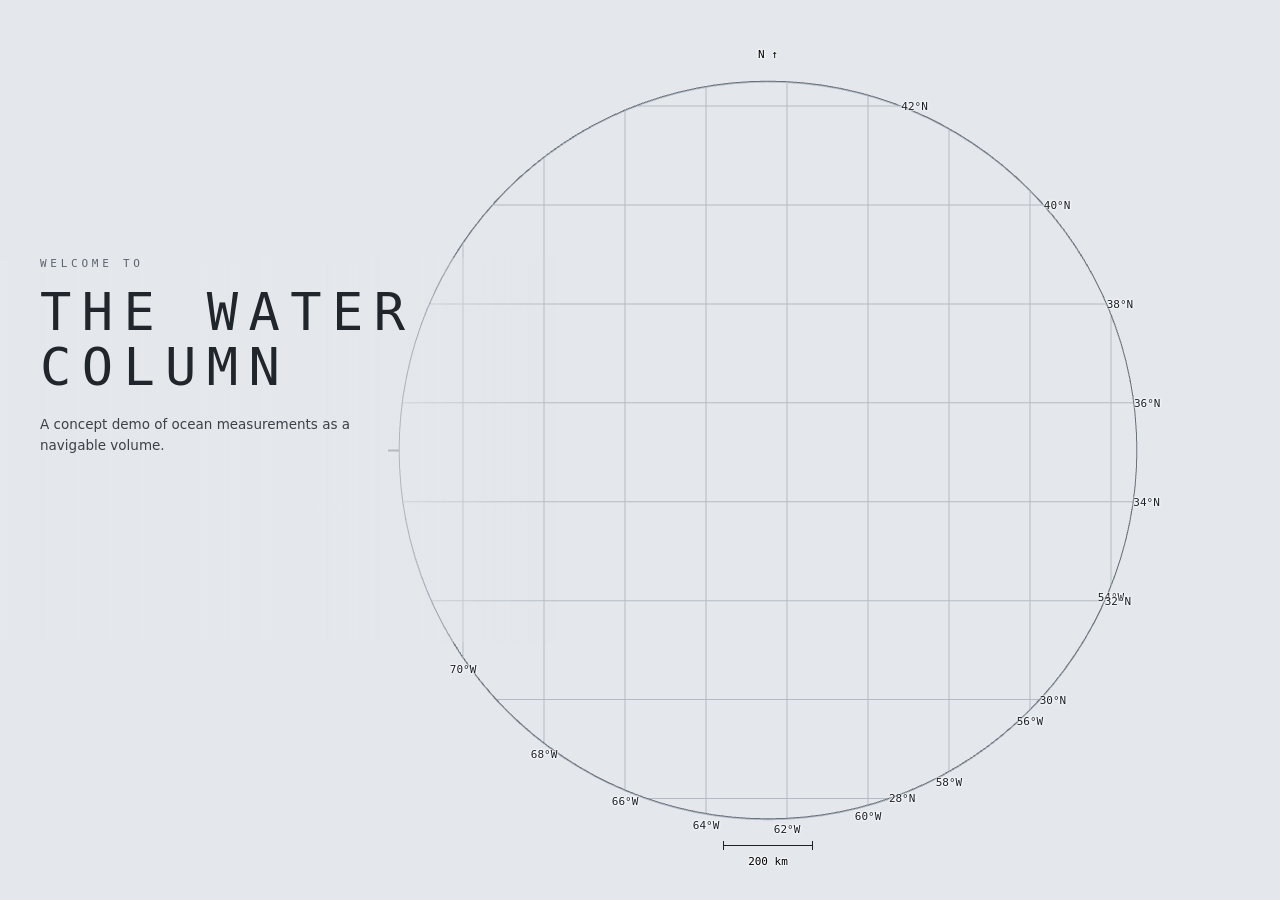
==== staging/index.html @ fb70548a "deploy: staging -> /staging (4cf9141bb0dec20a5e6b4e162cbba8d0c8002715) tomascorreag/OceanX_challenge" ====
<!doctype html>
<html lang="en">
<head>
<meta charset="utf-8">
<meta name="viewport" content="width=device-width, initial-scale=1, viewport-fit=cover">
<title>Water Column Walkthrough</title>
<link rel="stylesheet" href="style.css">
</head>
<body class="explain showcase">

<div id="scene"></div>

<!-- small-screen notice. Shown only when app.js has put `mobile` on <body>;
     the console is a large-screen, mouse-and-wheel instrument and saying so is
     better than letting a phone discover it. Dismissal is remembered for the
     tab, not forever: a reload after a rotation should not re-nag. -->
<div id="mobilenote">
  <div class="mn-body"><b>Better on a computer.</b> This is a 3D console built for a large screen, a mouse and a scroll wheel. On a phone the layout is folded down and it runs slower &mdash; what it draws is the same data, from the same code.</div>
  <button id="mn-close">Got it</button>
</div>

<!-- opening card: the page introduces itself the way a cast sheet does. Every
     value is read out of the loaded dataset, never typed in. -->
<div id="introcard">
  <div class="ic-eyebrow" id="ic-eyebrow">welcome to</div>
  <h2 class="ic-title" id="ic-title">the water<br>column</h2>
  <p class="ic-about" id="ic-about">A concept demo of ocean measurements as a navigable volume.</p>
  <div class="ic-rule" id="ic-rule"></div>
  <dl class="ic-log" id="ic-log"></dl>
  <div class="ic-foot">
    <button id="ic-go" class="btn-primary dark">Cast CTDs</button>
    <button id="ic-skip" class="btn-ghost dark">Skip intro</button>
  </div>
</div>
<!-- the first cast, named: a leader from its dot on the chart -->
<div id="callout"></div>
<div id="labels"></div>

<!-- the HUD is one grid over the scene; every panel is a direct child and is
     placed by grid-area, per mode and per breakpoint, in style.css. Nothing in
     here is position: fixed, so the reveal transform on a panel can never
     become the containing block of another. -->
<div id="hud">

<div id="title">
  <h1>Water column console</h1>
  <div class="sub">83 Argo profiles &middot; 39 floats &middot; NW Atlantic (Gulf Stream / Sargasso Sea) &middot; June 2023</div>
  <div class="modes" role="tablist">
    <button id="mode-explain" class="on">Explain</button><button id="mode-expert">Expert</button>
  </div>
  <!-- showcase only: the source line reads as a footnote to the title -->
  <div id="prov-short">
    Public data, no OceanX data used.
    Colour is temperature; how solid something is drawn is how much measurement stands behind it.
    <a href="https://erddap.ifremer.fr/erddap/tabledap/ArgoFloats.html" target="_blank" rel="noopener">Argo via Ifremer ERDDAP</a> &middot;
    <a href="https://www.gebco.net/" target="_blank" rel="noopener">GEBCO_2021</a> &middot;
    layer after <a href="https://doi.org/10.1029/2018JC014526" target="_blank" rel="noopener">Feucher et al. 2019</a>,
    mapped by <a href="https://currents.soest.hawaii.edu/ocn_data_analysis_files/Bretherton.1976.pdf" target="_blank" rel="noopener">objective analysis</a>.
  </div>
</div>

<canvas id="gizmo" title="click an axis to snap the view · centre = isometric"></canvas>

<div id="exag-badge">&times;<span id="exag-val"></span></div>
<div id="unc-badge"></div>

<!-- guided tour (explain mode) -->
<div class="panel" id="tour">
  <div class="steps" id="tour-steps"></div>
  <div class="sc-toggles" id="sc-toggles">
    <label id="row-casts"><input type="checkbox" id="sc-casts" checked> Profiles (measured)</label>
    <label id="row-thermo"><input type="checkbox" id="sc-thermo" checked> Main thermocline (mapped)</label>
    <label id="row-bathy"><input type="checkbox" id="sc-bathy"> Sea floor (GEBCO)</label>
  </div>
  <div id="tour-cap"></div>
</div>

<!-- the walkthrough is its own layer, not another instrument panel: inverted,
     so it reads as something over the tool rather than part of it -->
<div id="guide">
  <div class="g-head">
    <span class="g-num" id="g-num">01</span>
    <span class="g-rule"></span>
    <span id="ftue-dots"></span>
  </div>
  <div id="ftue-text"></div>
  <div class="g-foot" id="g-foot">
    <button id="ftue-back" class="btn-ghost">Back</button>
    <span class="g-gap"></span>
    <button id="ftue-skip" class="btn-ghost">Skip</button>
    <button id="ftue-next" class="btn-primary">Next</button>
  </div>
</div>

<!-- control rail -->
<div class="panel" id="rail">
  <h2>Colour by</h2>
  <div class="seg" id="var-seg">
    <button data-var="temp" class="on">Temp</button><button data-var="psal">Salinity</button><button data-var="sigma0">&sigma;&#8320;</button><button data-var="conf">Support</button>
  </div>

  <h2>Layers</h2>
  <div class="row"><label for="tg-casts">Profiles (measured)</label><input type="checkbox" id="tg-casts" checked></div>
  <div class="row"><label for="tg-slice">Depth slice (interpolated)</label><input type="checkbox" id="tg-slice" checked></div>
  <div class="row"><label for="tg-sect">Vertical section (interpolated)</label><input type="checkbox" id="tg-sect" checked></div>
  <div class="row"><label for="tg-iso" id="iso-lab">Isopycnal (interpolated)</label><input type="checkbox" id="tg-iso" checked></div>
  <div class="row sub-row"><label for="sl-iso">value</label>
    <input type="range" id="sl-iso" min="0" max="1000" value="500"><span class="val" id="v-iso"></span></div>
  <div class="row"><label for="tg-thermo">Pycnocline volume (measured + mapped)</label><input type="checkbox" id="tg-thermo"></div>
  <div class="row sub-row expert-only"><label for="sl-thermo">edge at fraction of peak N²</label>
    <input type="range" id="sl-thermo" min="25" max="80" value="50"><span class="val" id="v-thermo"></span></div>

  <h2>Slice &amp; section</h2>
  <div class="row"><label for="sl-depth">Slice depth</label>
    <input type="range" id="sl-depth" min="0" max="1000" value="150"><span class="val" id="v-depth"></span></div>
  <div class="row"><label>Section axis</label>
    <span class="seg small" id="sect-axis"><button data-ax="lon" class="on">N&ndash;S</button><button data-ax="lat">E&ndash;W</button></span></div>
  <div class="row"><label for="sl-sect">Section at</label>
    <input type="range" id="sl-sect" min="0" max="1000" value="500"><span class="val" id="v-sect"></span></div>
  <div class="row expert-only"><label for="tg-contours">Contour lines</label><input type="checkbox" id="tg-contours" checked></div>

  <h2>Support &amp; uncertainty</h2>
  <div class="row"><label for="sl-unc">Uncertainty</label>
    <input type="range" id="sl-unc" min="0" max="1000" value="1000"><span class="val" id="v-unc"></span></div>
  <div class="row expert-only"><label for="tg-stipple">Also stipple low-support field</label><input type="checkbox" id="tg-stipple"></div>
  <div class="row expert-only"><label for="sl-cut">Hide field below support</label>
    <input type="range" id="sl-cut" min="0" max="500" value="0"><span class="val" id="v-cut"></span></div>

  <h2>Scale</h2>
  <div class="row"><label for="sl-exag">Vertical exaggeration</label>
    <input type="range" id="sl-exag" min="0" max="1000" value="800"><span class="val" id="v-exag"></span></div>
  <div class="row"><button id="btn-true">show true scale</button></div>

  <h2 class="expert-only">Time</h2>
  <div class="row expert-only"><label for="sl-lt">L<sub>t</sub> scale</label>
    <input type="range" id="sl-lt" min="0" max="1000" value="500"><span class="val" id="v-lt"></span></div>
  <div class="row expert-only"><label for="sl-rad">Tube radius</label>
    <input type="range" id="sl-rad" min="20" max="150" value="55"><span class="val" id="v-rad"></span></div>
  <div class="row expert-only"><button id="btn-clear">clear pinned profiles</button></div>
</div>

<!-- 2D linked views. The plot boxes are sized in CSS (--plot-w / --plot-h);
     app.js reads the box and allocates the bitmap to match. -->
<div class="panel" id="insets">
  <div class="inset"><div class="cap">Temperature profile</div><canvas id="p-temp"></canvas></div>
  <div class="inset"><div class="cap">Salinity profile</div><canvas id="p-psal"></canvas></div>
  <div class="inset"><div class="cap">T&ndash;S diagram &middot; grey lines &sigma;&#8320;</div><canvas id="p-ts"></canvas></div>
  <div class="hint">hover a tube to trace it, click to pin (up to 3). Grey = all 83 profiles.</div>
</div>

<!-- timeline -->
<div class="panel" id="timeline">
  <div class="tl-head">
    <button id="btn-play">&#9654; play</button>
    <button id="btn-alltime">back to timeline</button>
    <span class="tl-ms expert-only" id="tl-ms">&ndash;</span>
    <span class="tl-now" id="tl-now"></span>
  </div>
  <canvas id="tl"></canvas>
  <div class="tl-note" id="tl-note"></div>
</div>

<div class="panel" id="legend">
  <div class="cap" id="lg-title"></div>
  <canvas id="lg-vsup" width="282" height="118"></canvas>
  <div class="note" id="lg-note"></div>
  <div class="keys">
    <span><i class="dot d"></i>delayed-mode cast (calibrated, &plusmn;0.002&thinsp;&deg;C)</span>
    <span><i class="dot r"></i>real-time cast (uncalibrated, nominal &plusmn;0.02&thinsp;&deg;C)</span>
  </div>
</div>

<!-- method note. Open on a large screen; on a small one it folds to its
     summary line and the legend and rail get the height (app.js sets `open`
     from a media query) -->
<details id="prov-box">
  <summary>method &amp; provenance</summary>
  <div id="provenance">
  Argo (Ifremer ERDDAP), ascending casts, QC flags 1&ndash;2, 5-dbar bins. Field between casts:
  anisotropic Gaussian kernel, L<sub>h</sub>&thinsp;=&thinsp;25&thinsp;km, L<sub>v</sub>&thinsp;=&thinsp;30&thinsp;dbar.
  &ldquo;Support&rdquo; = normalised kernel weight, a geometry-only proxy, not a formal error.
  Iso-surface and slices are cut from that same field, so all are limited by that kernel.
  The pycnocline volume is not: it is the permanent (main) pycnocline, located in each cast's own 5-dbar N&sup2;
  profile by the order of the stratification extrema after Feucher et al. (2016, 2019) &mdash; seasonal peak, mode-water
  minimum, then the deep peak below it &mdash; with its top and base where N&sup2; falls to the slider's fraction of that
  peak. The two depths are mapped between casts by objective analysis (Gauss-Markov), each on its own covariance
  cross-validated over the casts, and each sheet is shaded by that analysis's normalised error variance rather than by
  the kernel-weight proxy &mdash; scaled so that it reports the error the map is measured to make at a held-out cast
  (7.2&times; on the base, 3.3&times; on the top), which is why it fades out where the casts are not. Two casts have no such structure at all and are dropped rather than forced.
  Timeline on: casts also weighted exp(&minus;&Delta;t&sup2;/2L<sub>t</sub>&sup2;), two-sided (a completed record, so the
  estimate at an instant uses casts either side of it), L<sub>t</sub> fitted from these casts.
  The uncertainty-weight slider suppresses that encoding for comparison; below 1 the render overstates what was measured
  and says so in the badge. <span id="prov-unc"></span>
  </div>
</details>

<!-- mobile only: the panels that do not fit a phone's bottom edge are moved in
     here by app.js and slide up over the scene. Empty and display:none on a
     desktop, so it costs the normal layout nothing. -->
<button id="sheet-btn" aria-expanded="false">Controls</button>
<div id="sheet"></div>

</div><!-- #hud -->

<div id="focus"></div>
<div id="draghint">&#9664; drag &#9654;</div>
<div id="readout"></div>

<script src="bathy.js"></script>
<script src="data.js"></script>
<script type="importmap">
{
  "imports": {
    "three": "./vendor/three.module.min.js",
    "three/addons/controls/OrbitControls.js": "./vendor/OrbitControls.js"
  }
}
</script>
<script type="module" src="app.js"></script>

</body>
</html>
---- staging/style.css ----
/* Data-first theme, light. Paper-grey ground (not white) so the bright end of
   every sequential ramp and the VSUP neutral grey both stay visible; chrome is
   neutral, accent colours are reserved for pinned profiles so they never read
   as data. */

:root {
  --ground: #e4e7eb;
  --panel: rgba(255, 255, 255, 0.90);
  --panel-edge: #b9c0c8;
  --ink: #1c2128;
  --muted: #5b6470;
  --accent: #b45309;
  --pin1: #d97706;
  --pin2: #db2777;
  --pin3: #059669;
  --mono: "Cascadia Code", "Cascadia Mono", Consolas, ui-monospace, monospace;
  --sans: "Segoe UI", system-ui, sans-serif;
  --ink-panel: #171b21;
  --on-ink: #e9edf1;
  --on-ink-mute: #97a1ac;
  --accent-lift: #f0904a;

  /* ---- layout tokens ----
     1rem = 13px up to ~1700px wide, then it grows to 17px by 2700 so the
     chrome does not sit tiny in the corners of a 1440p/4K monitor at 100 %.
     Panel widths are in rem so they follow; borders, the scene labels and
     everything a canvas draws inside itself stay in px. */
  --gap: 0.77rem;                    /* 10 */
  --edge-x: 1.23rem;                 /* 16 */
  --edge-y: 1.08rem;                 /* 14 */
  --rail-w: 23.5rem;                 /* 306: 292 + room for the scrollbar */
  --tour-w: 23rem;                   /* 300 */
  --guide-w: 28.9rem;                /* 376 */
  --plot-w: 14.6rem;                 /* 190 */
  --plot-h: 15.4rem;                 /* 200 */
  --plot-gap: 0.77rem;
  /* the left column is as wide as the three plots side by side */
  --left-w: calc(3 * var(--plot-w) + 2 * var(--plot-gap) + 1.54rem);
}

* { margin: 0; padding: 0; box-sizing: border-box; }

/* the root size is the only place px meets rem; body re-states 1rem so a
   later `html, body` rule cannot quietly reset it to the UA's 16px */
html { font-size: clamp(13px, 0.4vw + 6.2px, 17px); }
html, body {
  height: 100%; overflow: hidden;
  background: var(--ground); color: var(--ink);
  font-family: var(--sans);
}
body { font-size: 1rem; }

#scene { position: fixed; inset: 0; }
#scene canvas { display: block; }

/* projected 3D labels */
#labels { position: fixed; inset: 0; pointer-events: none; z-index: 1; }
#labels .lb {
  position: absolute; transform: translate(-50%, -50%);
  font-family: var(--mono); font-size: 11px; color: var(--ink);
  text-shadow: 0 0 3px #fff, 0 0 3px #fff, 0 0 2px #fff; white-space: nowrap;
}
#labels .lb.axis { color: #000; }
#labels .lb.iso { font-size: 11px; padding: 1px 4px; border-radius: 3px; background: rgba(255,255,255,.7); text-shadow: none; }
#labels .lb.pin { font-weight: 700; }

/* ---------- the HUD grid ----------
   One fixed overlay, one grid. The container is inert to the pointer so the
   scene underneath gets every drag that is not on a panel; panels opt back
   in. Rows: header | the free middle | the bottom band. The rail and the
   tour sit in the middle row and scroll inside it, so what used to be
   `max-height: calc(100vh - 392px)` is now the row the grid leaves them. */
#hud {
  position: fixed; inset: 0; z-index: 2; pointer-events: none;
  display: grid; gap: var(--gap);
  padding: var(--edge-y) var(--edge-x) var(--edge-y);
  grid-template-columns: var(--left-w) minmax(0, 1fr) var(--rail-w);
  grid-template-rows: auto minmax(0, 1fr) auto auto;
  grid-template-areas:
    "title  top    rail"
    "tour   .      rail"
    "insets tl     legend"
    "insets tl     prov";
}
#hud > * { min-width: 0; min-height: 0; pointer-events: auto; }
.panel {
  background: var(--panel); border: 1px solid var(--panel-edge);
  border-radius: 6px; padding: 10px 12px;
}

#title { grid-area: title; max-width: 100%; align-self: start; }
#title h1 { font-size: 1.154rem; font-weight: 600; }
#title .sub { font-size: .846rem; color: var(--muted); margin-top: 2px; }
.modes { margin-top: 8px; display: inline-flex; border: 1px solid var(--panel-edge); border-radius: 4px; overflow: hidden; }
.modes button, .seg button {
  font-family: var(--sans); font-size: .923rem; padding: 4px 12px; cursor: pointer;
  background: var(--panel); color: var(--muted); border: 0;
}
.modes button.on, .seg button.on { background: var(--ink); color: #fff; }
.seg { display: inline-flex; border: 1px solid var(--panel-edge); border-radius: 4px; overflow: hidden; }
.seg button { padding: 3px 9px; }
.seg.small button { padding: 1px 7px; font-size: .846rem; }
.seg button + button { border-left: 1px solid var(--panel-edge); }

#gizmo { grid-area: top; justify-self: end; align-self: start; border-radius: 50%; }

/* the badges are centred on the viewport, not on a column: they annotate the
   scene, which is full-width */
#exag-badge, #unc-badge {
  position: absolute; left: 50%; translate: -50% 0; pointer-events: none;
  font-family: var(--mono); font-size: .923rem; padding: 3px 9px; border-radius: 4px;
}
#exag-badge { top: var(--edge-y); color: var(--accent); background: rgba(255,255,255,.75); }
#unc-badge {
  top: calc(var(--edge-y) + 2rem); display: none;
  color: #8a1c1c; background: rgba(255,255,255,.82); border: 1px solid #d8b4b4;
}
body.unc-off #unc-badge { display: block; }

/* tour */
#tour { grid-area: tour; width: var(--tour-w); align-self: start; max-height: 100%; overflow-y: auto; overflow-x: hidden; }
body.expert #tour { display: none; }
#tour .steps { display: flex; flex-wrap: wrap; gap: 4px; margin-bottom: 8px; }
#tour .steps button {
  font-family: var(--sans); font-size: .923rem; padding: 3px 9px; cursor: pointer;
  background: none; color: var(--ink); border: 1px solid var(--panel-edge); border-radius: 12px;
}
#tour .steps button.on { background: var(--ink); color: #fff; border-color: var(--ink); }
#tour-cap { font-size: .962rem; line-height: 1.5; color: var(--ink); }
#tour-cap b { color: var(--accent); font-weight: 600; }
#tour-cap .n { color: var(--muted); font-size: .846rem; margin-top: 6px; display: block; }

/* rail */
#rail {
  grid-area: rail; align-self: start; max-height: 100%;
  font-size: .923rem; overflow-y: auto; overflow-x: hidden;
}
#rail h2 {
  font-size: .769rem; font-weight: 600; letter-spacing: 0.12em; text-transform: uppercase;
  color: var(--muted); margin: 12px 0 5px;
}
#rail h2:first-child { margin-top: 0; }
body.explain .expert-only { display: none !important; }
.row { display: flex; align-items: center; gap: 8px; margin: 4px 0; }
.row label { flex: 1; }
.row .val { color: var(--accent); min-width: 4.5rem; text-align: right; font-family: var(--mono); font-size: .846rem; }
.sub-row { margin-left: 14px; }
.sub-row label { color: var(--muted); font-size: .885rem; white-space: nowrap; }
input[type="range"] { flex: 1.5; accent-color: var(--accent); height: 16px; min-width: 0; }
input[type="checkbox"] { accent-color: var(--accent); }
button#btn-true, button#btn-clear {
  font-family: var(--sans); font-size: .923rem; background: none; color: var(--accent);
  border: 1px solid var(--accent); border-radius: 4px; padding: 3px 10px; cursor: pointer;
}
:focus-visible { outline: 2px solid var(--accent); outline-offset: 1px; }

/* insets: three plot boxes sized by --plot-w/--plot-h; app.js allocates each
   bitmap to the box it finds */
#insets {
  grid-area: insets; align-self: end; justify-self: start;
  display: grid; grid-template-columns: repeat(3, var(--plot-w)); gap: 6px var(--plot-gap);
  align-items: end; padding: 8px 10px 6px;
}
#insets .inset .cap { font-size: .808rem; color: var(--muted); margin-bottom: 3px; white-space: nowrap; overflow: hidden; text-overflow: ellipsis; }
#insets canvas { display: block; width: var(--plot-w); height: var(--plot-h); }
#insets .hint { grid-column: 1 / -1; font-size: .808rem; color: var(--muted); }

/* legend */
#legend { grid-area: legend; align-self: end; padding: 8px 12px 8px; }
#legend .cap { font-size: .923rem; margin-bottom: 4px; }
#legend canvas { display: block; width: 100%; }
#legend .note { font-size: .808rem; color: var(--muted); margin-top: 4px; line-height: 1.4; }
#legend .keys { display: flex; flex-direction: column; gap: 2px; font-size: .808rem; color: var(--muted); margin-top: 5px; }
#legend .dot { display: inline-block; width: 8px; height: 8px; border-radius: 50%; margin-right: 6px; vertical-align: 0; }
#legend .dot.d { background: #1c2128; }
#legend .dot.r { border: 2px solid #1c2128; width: 9px; height: 9px; }

/* timeline: whatever the bottom band leaves between the plots and the legend */
#timeline { grid-area: tl; align-self: end; padding: 7px 10px 6px; }
#timeline canvas { display: block; width: 100%; }
.tl-head { display: flex; align-items: center; gap: 8px; margin-bottom: 2px; flex-wrap: wrap; }
.tl-head button {
  font-family: var(--sans); font-size: .923rem; background: none; color: var(--accent);
  border: 1px solid var(--accent); border-radius: 4px; padding: 2px 9px; cursor: pointer;
}
.tl-head button:disabled { color: var(--muted); border-color: var(--panel-edge); cursor: default; }
.tl-now { font-family: var(--mono); font-size: .885rem; color: var(--ink); margin-left: auto; }
.tl-ms { font-family: var(--mono); font-size: .808rem; color: var(--muted); }
.tl-note { font-size: .808rem; color: var(--muted); line-height: 1.45; margin-top: 3px; }
.tl-note b { color: var(--accent); font-weight: 600; }
#tl { cursor: ew-resize; touch-action: none; }

/* readout */
#readout {
  display: none; position: fixed; z-index: 3;
  background: var(--panel); border: 1px solid var(--panel-edge); border-radius: 4px;
  padding: 6px 9px; font-family: var(--mono); font-size: .846rem; line-height: 1.5;
  pointer-events: none; white-space: pre;
}
#readout .k { color: var(--muted); }

/* method note: a <details>, open on a big screen, folded on a small one */
#prov-box { grid-area: prov; align-self: end; font-size: .731rem; color: var(--muted); line-height: 1.4; }
#prov-box summary { cursor: pointer; list-style: none; letter-spacing: .1em; text-transform: uppercase; font-size: .692rem; }
#prov-box summary::-webkit-details-marker { display: none; }
#prov-box summary::before { content: '+ '; }
#prov-box[open] summary::before { content: '\2212 '; }
#prov-box[open] summary { margin-bottom: 3px; }


/* ?ui=none / ?ui=min — strip the console down for still capture (proposal
   figures). min keeps the legend and the exaggeration badge. */
body.figure #tour, body.figure #rail, body.figure #insets, body.figure #timeline,
body.figure #title, body.figure #prov-box, body.figure #readout,
body.figure #gizmo { display: none !important; }
body.figure.nolegend #legend { display: none !important; }
/* the 3D tag on the pycnocline / iso-surface: it names the object, which a
   figure caption does instead. Depth and graticule labels stay. */
body.figure .lb.iso { display: none !important; }
/* ?grid=off — no reference frame at all: the projected labels go with the
   graticule/axis lines that anchor them */
body.nogrid #labels { display: none !important; }


/* ---------- showcase build ----------
   Everything that makes this an instrument rather than a demonstration is
   removed: the control rail, the axis gizmo, the mode switch, the method
   note. Navigation is rotate, zoom and the playhead. The left column is the
   guide over the toggles over the colour legend over the plots, so the
   layers, what their colour means and what a click on one gives are read in
   one column; the timeline has the rest of the bottom edge. */
#prov-short, .sc-toggles { display: none; }
body.showcase #rail,
body.showcase #gizmo,
body.showcase #prov-box,
body.showcase #legend .keys,
body.showcase #title .modes { display: none !important; }
body.showcase #hud {
  grid-template-rows: auto minmax(0, 1fr) auto auto auto;
  grid-template-areas:
    "title  top    top"
    "guide  .      ."
    "tour   .      ."
    "legend .      ."
    "insets tl     tl";
}
body.showcase #title { width: var(--guide-w); }
body.showcase #prov-short { display: block; font-size: .808rem; color: var(--muted); line-height: 1.45;
  margin-top: 6px; }
body.showcase #prov-short a { color: var(--muted); }
body.showcase #tour { width: var(--tour-w); max-height: none; overflow: visible; align-self: end; }
body.showcase #tour-cap { font-size: 1.038rem; line-height: 1.6; }
body.showcase #tour-steps, body.showcase #tour-cap { display: none; }
body.showcase #legend { width: var(--tour-w); }

/* ---------- the guide ----------
   Inverted on purpose: this is a layer over the instrument, not another one of
   its panels, and the inversion is what says so without a label. */
#guide { display: none; }
body.showcase #guide {
  display: block; grid-area: guide; width: var(--guide-w); align-self: start;
  max-height: 100%; overflow-y: auto;
  background: var(--ink-panel); color: var(--on-ink);
  border-radius: 10px; padding: 15px 18px 14px;
  box-shadow: 0 12px 34px rgba(23, 27, 33, .20), inset 0 1px 0 rgba(255, 255, 255, .06);
}
.g-head { display: flex; align-items: center; gap: 12px; margin-bottom: 12px; }
.g-num { font-family: var(--mono); font-size: .846rem; letter-spacing: .22em; color: var(--accent-lift); }
.g-rule { flex: 1; height: 1px; background: rgba(255, 255, 255, .15); }
#ftue-text { font-size: 1.115rem; line-height: 1.62; color: var(--on-ink); }
#ftue-text b { color: var(--accent-lift); font-weight: 600; }
#ftue-text kbd {
  font-family: var(--mono); font-size: .846rem; padding: 1px 6px; border-radius: 4px;
  background: rgba(255, 255, 255, .10); border: 1px solid rgba(255, 255, 255, .16);
  color: var(--on-ink); white-space: nowrap;
}
.g-foot { display: flex; align-items: center; gap: 8px; margin-top: 16px; }
.g-gap { flex: 1; }
#ftue-dots { display: flex; gap: 5px; }
#ftue-dots i { width: 5px; height: 5px; border-radius: 50%; background: rgba(255,255,255,.22); display: block; }
#ftue-dots i.on { background: var(--on-ink); }
#ftue-dots i.past { background: var(--accent-lift); }

/* ---------- buttons ---------- */
.btn-primary {
  font-family: var(--sans); font-size: .962rem; font-weight: 600; letter-spacing: .01em;
  padding: 7px 17px; border: 0; border-radius: 6px; cursor: pointer;
  background: var(--on-ink); color: var(--ink-panel);
  transition: background .18s ease, transform .18s ease;
}
.btn-primary:hover { background: #fff; transform: translateY(-1px); }
.btn-primary:active { transform: none; }
.btn-ghost {
  font-family: var(--sans); font-size: .962rem; padding: 7px 13px; border-radius: 6px;
  border: 1px solid transparent; background: none; color: var(--on-ink-mute); cursor: pointer;
  transition: color .18s ease, border-color .18s ease;
}
.btn-ghost:hover { color: var(--on-ink); border-color: rgba(255, 255, 255, .22); }
.btn-ghost.dark { color: var(--muted); }
.btn-ghost.dark:hover { color: var(--ink); border-color: var(--panel-edge); }
:focus-visible { outline: 2px solid var(--accent); outline-offset: 2px; }

/* ---------- focus ring ----------
   Says where to look. Tracks a DOM control, or a cast projected from the scene. */
#focus {
  position: fixed; z-index: 6; pointer-events: none; border-radius: 9px;
  border: 1.5px solid var(--accent); box-shadow: 0 0 0 4px rgba(180, 83, 9, .12);
  opacity: 0; transition: opacity .35s ease;
}
#focus.on { opacity: 1; }
#focus::after {
  content: ''; position: absolute; inset: -7px; border-radius: 14px;
  border: 1.5px solid var(--accent); animation: focuspulse 1.9s ease-out infinite;
}
@keyframes focuspulse {
  0% { transform: scale(.94); opacity: .55; }
  75% { transform: scale(1.09); opacity: 0; }
  100% { opacity: 0; }
}
/* the playhead step: a nudge above the marker, swaying the way the drag goes,
   and the marker's own glyph inline in the guide text so the word and the
   thing are tied */
#draghint {
  position: fixed; z-index: 6; pointer-events: none; opacity: 0; transition: opacity .35s ease;
  font-family: var(--mono); font-size: 10px; letter-spacing: .14em; text-transform: uppercase;
  color: var(--accent); background: rgba(255, 255, 255, .92); border: 1px solid var(--accent);
  border-radius: 4px; padding: 2px 7px; white-space: nowrap; translate: -50% 0;
}
#draghint.on { opacity: 1; animation: dragsway 1.6s ease-in-out infinite; }
@keyframes dragsway { 0%, 100% { transform: translateX(-7px); } 50% { transform: translateX(7px); } }
.ph-glyph { display: inline-block; position: relative; width: 11px; height: 15px; vertical-align: -3px; margin: 0 2px; }
.ph-glyph::before { content: ''; position: absolute; left: 0; top: 0; border-left: 5.5px solid transparent;
  border-right: 5.5px solid transparent; border-top: 6px solid var(--accent-lift); }
.ph-glyph::after { content: ''; position: absolute; left: 4.75px; top: 5px; width: 1.5px; height: 10px; background: var(--accent-lift); }
body.showcase #btn-alltime { display: none; }
body.showcase .sc-toggles { display: flex; flex-direction: column; margin-bottom: 6px; }
.sc-toggles label { display: flex; align-items: center; gap: 7px; font-size: .962rem;
  color: var(--ink); cursor: pointer; margin-bottom: 5px; }
/* a hidden toggle takes no room: fading one in place would leave a gap where a
   row the viewer has not earned yet is going to appear */
.sc-toggles label.rv { max-height: 0; margin-bottom: 0; overflow: hidden;
  transition: opacity .5s ease, max-height .5s ease, margin-bottom .5s ease; }
.sc-toggles label.rv.in { max-height: 2.2em; margin-bottom: 5px; transform: none; }
#tour-cap hr { border: 0; border-top: 1px solid #d8dce2; margin: 11px 0; }
#tour-cap a { color: var(--accent); }
#tour-cap details { margin-top: 8px; }
#tour-cap summary { cursor: pointer; color: var(--muted); font-size: .846rem; }
#tour-cap details[open] summary { margin-bottom: 4px; }
#tour-cap details { color: var(--muted); font-size: .846rem; line-height: 1.5; }


/* ---------- opening card ----------
   Left column, no panel chrome: type sits on the field over a scrim of the
   ground colour, and hands off to #title and #tour, which live in the same
   column. The face is the mono one the instrument already speaks in -- a plot
   header, not a hero. */
#introcard { display: none; }
body.showcase #introcard {
  display: block; position: fixed; z-index: 4;
  left: 0; top: 50%; translate: 0 -50%;
  padding: 0 64px 0 40px; width: min(560px, 62vw);
  font-family: var(--mono);
  background: linear-gradient(90deg,
    rgba(228,231,235,.97) 0%, rgba(228,231,235,.93) 55%, rgba(228,231,235,0) 100%);
}
/* every line of the card is driven per frame by the opening's clock (app.js
   introTick), not by CSS transitions: the state at an instant is computed,
   so a skip or a still lands on the right frame. .out only takes it out of
   the hit-test once it has faded. */
body.showcase #introcard.out { visibility: hidden; pointer-events: none; }
.ic-eyebrow {
  font-size: 11px; letter-spacing: .34em; text-transform: uppercase;
  color: var(--muted); margin-bottom: 14px;
}
.ic-title {
  font-size: clamp(30px, 4.4vw, 52px); font-weight: 400; line-height: 1.06;
  letter-spacing: .2em; text-transform: uppercase; color: var(--ink);
}
.ic-rule { height: 1px; background: var(--ink); opacity: .55; margin: 26px 0 16px; width: 78%;
  transform-origin: 0 50%; }
.ic-log { display: grid; grid-template-columns: max-content 1fr; gap: 5px 20px; font-size: 11.5px; }
.ic-log dt { color: var(--muted); letter-spacing: .16em; text-transform: uppercase; }
.ic-log dd { color: var(--ink); }
.ic-about { font-family: var(--sans); font-size: 13.5px; line-height: 1.55; color: var(--ink);
  max-width: 360px; margin-top: 18px; }
.ic-foot { display: flex; align-items: center; gap: 18px; margin-top: 26px; }
.btn-primary.dark { background: var(--ink); color: #fff; }
.btn-primary.dark:hover { background: #000; }
#ic-skip {
  background: none; border: 0; border-bottom: 1px solid var(--muted);
  padding: 0 0 2px; border-radius: 0; font-family: var(--mono); font-size: 10.5px;
  letter-spacing: .24em; text-transform: uppercase; color: var(--muted); cursor: pointer;
}
#ic-skip:hover { color: var(--ink); border-bottom-color: var(--ink); }

/* ---------- callout ----------
   Names the first cast on the chart. Anchored on the dot; the leader runs
   up-right to the text. */
#callout { display: none; }
body.showcase #callout {
  display: block; position: fixed; z-index: 4; pointer-events: none;
  width: 0; height: 0; opacity: 0; font-family: var(--mono);
}
.co-lead { position: absolute; left: 7px; top: -7px; width: 66px; height: 1px;
  background: var(--ink); transform: rotate(-35deg); transform-origin: 0 50%; }
.co-text { position: absolute; left: 62px; top: -62px; white-space: nowrap;
  display: flex; flex-direction: column; gap: 3px; padding: 0 0 2px 8px;
  border-left: 1px solid var(--ink); }
.co-k { font-size: 10.5px; letter-spacing: .22em; text-transform: uppercase; color: var(--ink); }
.co-v { font-size: 11px; color: var(--muted); }

/* ---------- staged reveal ----------
   Nothing appears before the step that asks for it. */
.rv { opacity: 0; transform: translateY(7px); pointer-events: none;
      transition: opacity .6s ease, transform .6s ease; }
.rv.in { opacity: 1; transform: none; pointer-events: auto; }


/* ---------- breakpoints ----------
   The full layout needs ~1440 px across and ~860 up. Below that the plots
   shrink first (they are the widest thing on the left), then the method
   note folds (app.js), then the legend leaves the showcase's left column so
   the guide keeps its height, then the timeline takes the whole bottom edge.
   Nothing is meant to be comfortable below 1280x720; it is meant to not
   overlap. */

/* narrow: smaller plots, so the timeline keeps ~430 px at 1280; the badges
   leave the viewport centre, where they would meet the title, for the left
   edge of the centre column */
@media (max-width: 1439px) {
  :root { --plot-w: 11.5rem; --plot-h: 12.3rem; }
  #exag-badge, #unc-badge { left: calc(var(--edge-x) + var(--left-w) + var(--gap)); translate: 0 0; }
}

/* short: the showcase legend moves to the bottom right so the guide, the
   toggles and the plots have the left column to themselves */
@media (max-height: 859px) {
  body.showcase #hud {
    grid-template-rows: auto minmax(0, 1fr) auto auto;
    grid-template-areas:
      "title  top    top"
      "guide  .      ."
      "tour   .      ."
      "insets tl     legend";
  }
  body.showcase #legend { justify-self: end; }
  #legend .keys { display: none; }
}
@media (max-height: 699px) {
  :root { --plot-h: 11.5rem; }
  #insets .hint { display: none; }
}

/* degrade band: below the 1280 target. Smaller still; the console timeline
   goes under the plots across the whole width; the showcase drops the legend. */
@media (max-width: 1199px) {
  :root { --plot-w: 9.2rem; --plot-h: 10.8rem; --rail-w: 21rem; }
  #hud {
    grid-template-rows: auto minmax(0, 1fr) auto auto auto;
    grid-template-areas:
      "title  top    rail"
      "tour   .      rail"
      "insets .      rail"
      "tl     tl     legend"
      "tl     tl     prov";
  }
  #title .sub { display: none; }
  #legend .keys { display: none; }
  #gizmo { display: none; }   /* the centre column is ~280 px: badge or gizmo, not both */
  body.showcase #hud {
    grid-template-rows: auto minmax(0, 1fr) auto auto;
    grid-template-areas:
      "title  top    top"
      "guide  .      ."
      "tour   .      ."
      "insets tl     tl";
  }
  body:not(.mobile).showcase #legend { display: none !important; }
}


/* ---------- phone / small screen ----------
   app.js puts `mobile` on <body> from one media query (and ?mobile=0|1
   overrides it), so every rule here keys on the class rather than on a width:
   the JS side needs the same boolean for the input model and the notice, and
   two definitions of "small" that could drift is one too many.

   The shape is: a compact header, the scene taking whatever is left, the
   timeline pinned to the bottom edge, and everything else — the rail, the
   plots, the legend, the method note — moved into a sheet that slides up over
   the scene. A phone has one column and one thing in focus at a time; the
   three-column instrument layout is not that. */

#mobilenote, #sheet, #sheet-btn { display: none; }

body.mobile {
  --edge-x: 0.62rem; --edge-y: 0.54rem; --gap: 0.46rem;
  --plot-w: 7.4rem; --plot-h: 9.2rem; --plot-gap: 0.4rem;
}

/* the notice sits above the HUD and above the opening card, and the HUD's top
   padding is grown by its measured height (--note-h, set in app.js) so it
   pushes the header down instead of covering it */
body.mobile #mobilenote {
  display: flex; align-items: center; gap: 10px;
  position: fixed; z-index: 9; left: 0; right: 0; top: 0;
  padding: 9px 12px calc(9px + env(safe-area-inset-bottom, 0px));
  background: var(--ink-panel); color: var(--on-ink);
  box-shadow: 0 4px 18px rgba(23, 27, 33, .22);
}
body.mobile.mn-off #mobilenote { display: none; }
.mn-body { flex: 1; font-size: 12px; line-height: 1.45; color: var(--on-ink-mute); }
.mn-body b { color: var(--on-ink); font-weight: 600; }
#mn-close {
  flex: none; font-family: var(--sans); font-size: 12px; font-weight: 600;
  padding: 6px 12px; border: 0; border-radius: 6px; cursor: pointer;
  background: var(--on-ink); color: var(--ink-panel);
}

body.mobile #hud {
  padding: calc(var(--edge-y) + var(--note-h, 0px)) var(--edge-x)
           calc(var(--edge-y) + env(safe-area-inset-bottom, 0px));
  grid-template-columns: minmax(0, 1fr) auto;
  grid-template-rows: auto auto minmax(0, 1fr) auto;
  grid-template-areas:
    "title top  "
    "badge badge"
    ".     .    "
    "tl    tl   ";
}
/* showcase: the walkthrough card and the layer toggles are the content, so
   they keep the bottom of the scene and the timeline sits under them */
body.mobile.showcase #hud {
  grid-template-rows: auto auto minmax(0, 1fr) auto auto auto;
  grid-template-areas:
    "title top  "
    "badge badge"
    ".     .    "
    "guide guide"
    "tour  tour "
    "tl    tl   ";
}
body.mobile #gizmo, body.mobile #prov-short { display: none !important; }
body.mobile #title { width: auto; }
body.mobile #title h1 { font-size: 1.08rem; }
body.mobile #title .sub { display: none; }
/* the exaggeration badge is the one thing here that is said twice: the rail
   prints the factor beside its own slider and the walkthrough names it in
   words. A phone has no room for a caption it already has. */
body.mobile #exag-badge { display: none !important; }
/* the uncertainty warning is not redundant, and it is long, so it stops being
   an overlay and becomes a strip of its own under the header */
body.mobile #unc-badge {
  position: static; grid-area: badge; justify-self: stretch;
  left: auto; top: auto; translate: none;
  font-size: .78rem; line-height: 1.35; white-space: normal; text-align: right;
}

body.mobile #guide {
  grid-area: guide; width: auto; align-self: end;
  max-height: 42vh; overflow-y: auto; padding: 12px 14px 11px;
}
body.mobile #ftue-text { font-size: .96rem; line-height: 1.5; }
body.mobile #tour {
  grid-area: tour; width: auto; align-self: end; max-height: none; overflow: visible;
}
/* the toggles go across rather than down: three short labels fit one line and
   the guide above them needs the height more */
body.mobile.showcase .sc-toggles { flex-direction: row; flex-wrap: wrap; gap: 4px 14px; margin-bottom: 0; }
body.mobile .sc-toggles label { font-size: .88rem; margin-bottom: 0; }
body.mobile .sc-toggles label.rv.in { max-height: 2.2em; margin-bottom: 0; }
body.mobile #timeline { padding: 5px 8px 4px; }
body.mobile .tl-note { display: none; }
body.mobile #readout { font-size: .8rem; max-width: 74vw; white-space: pre-wrap; }

/* ---------- the sheet ----------
   One scrolling column holding the panels app.js moved into it. It overlays
   the whole grid column and rests on the bottom edge, so the timeline stays
   where it is and the sheet covers it while open — which is what says the
   sheet is the thing being used. */
body.mobile #sheet {
  display: flex; flex-direction: column; gap: var(--gap);
  grid-row: 1 / -1; grid-column: 1 / -1; align-self: end; z-index: 4;
  max-height: 76vh; overflow-y: auto; overscroll-behavior: contain;
  -webkit-overflow-scrolling: touch;
  /* its own ground, so the gaps between panels read as one surface over the
     scene rather than as holes onto it */
  background: var(--ground); border-top: 1px solid var(--panel-edge);
  border-radius: 10px 10px 0 0; box-shadow: 0 -8px 26px rgba(23, 27, 33, .18);
  padding: 9px 9px calc(9px + env(safe-area-inset-bottom, 0px));
  transform: translateY(calc(100% + var(--edge-y) + 4rem));
  transition: transform .26s ease;
}
body.mobile.sheet-open #sheet { transform: none; }
/* inside the sheet a panel is a block in a column: its grid placement, its own
   scrolling and its fixed widths all belong to the desktop layout */
body.mobile #sheet > * {
  grid-area: auto; width: auto; max-height: none; overflow: visible;
  align-self: stretch; justify-self: stretch;
}
/* the three plots keep their row and scroll sideways rather than shrinking to
   nothing: a profile plot 60 px wide is not a plot */
body.mobile #sheet #insets { overflow-x: auto; overscroll-behavior-x: contain; }
body.mobile #sheet #prov-box { padding: 0 2px 4px; }

body.mobile #sheet-btn {
  display: block; grid-area: top; justify-self: end; align-self: start;
  font-family: var(--sans); font-size: .88rem; font-weight: 600;
  padding: 6px 13px; border-radius: 6px; cursor: pointer;
  background: var(--panel); color: var(--ink); border: 1px solid var(--panel-edge);
}
body.mobile.sheet-open #sheet-btn { background: var(--ink); color: #fff; border-color: var(--ink); z-index: 5; }
/* a phone has no hover, so nothing may depend on one: touch targets get the
   room that a cursor's precision would otherwise have saved */
body.mobile .row { margin: 7px 0; }
body.mobile input[type="range"] { height: 26px; }
body.mobile input[type="checkbox"] { width: 18px; height: 18px; }
body.mobile .modes button, body.mobile .seg button { padding: 6px 13px; }
body.mobile .tl-head button, body.mobile button#btn-true, body.mobile button#btn-clear { padding: 5px 11px; }
body.mobile #tour .steps button { padding: 5px 11px; }

/* Landscape on a phone is short, not narrow: ~280 px of height under the
   notice cannot stack a walkthrough card, the toggles and the timeline. The
   card goes back into a left column — the shape the desktop showcase already
   uses — at the mobile scale, and it sits in the free row rather than in one
   of its own, so it is bounded by whatever the fixed bands leave instead of
   pushing them off the bottom. */
@media (min-aspect-ratio: 1 / 1) and (max-height: 560px) {
  body.mobile #mobilenote { padding: 6px 10px; }
  body.mobile .mn-body { font-size: 11px; line-height: 1.35; }
  body.mobile #mn-close { font-size: 11px; padding: 4px 10px; }
  body.mobile #title h1 { font-size: .96rem; }
  body.mobile.showcase #hud {
    grid-template-columns: minmax(0, 21rem) minmax(0, 1fr) auto;
    grid-template-rows: auto minmax(0, 1fr) auto auto;
    grid-template-areas:
      "title badge top"
      "guide .     .  "
      "tour  .     .  "
      "tl    tl    tl ";
  }
  body.mobile.showcase #guide { max-height: 100%; align-self: end; }
  body.mobile #unc-badge { grid-area: badge; text-align: left; align-self: start; }
  body.mobile #timeline { padding: 4px 8px 2px; }
}

/* too short to give the notice a row of its own: it floats over the header */
body.mobile.mn-float #mobilenote { box-shadow: 0 6px 22px rgba(23, 27, 33, .34); }
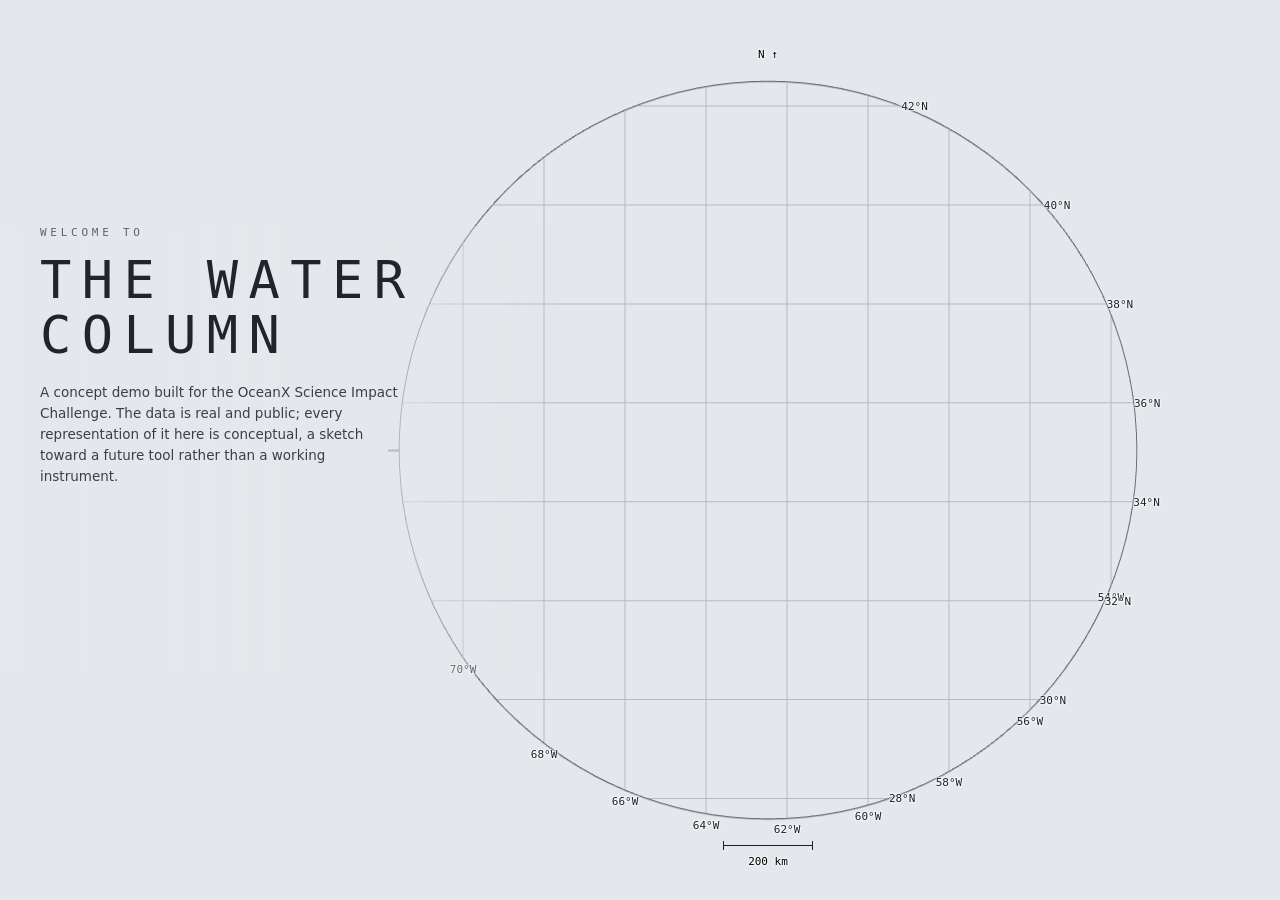
==== commit 958b8e72: "deploy: staging -> /staging (beae51ae2a97ab5d660f7023233d0f5ac9895768) tomascorreag/OceanX_challenge" ====
--- a/staging/index.html
+++ b/staging/index.html
@@ -24,7 +24,7 @@
 <div id="introcard">
   <div class="ic-eyebrow" id="ic-eyebrow">welcome to</div>
   <h2 class="ic-title" id="ic-title">the water<br>column</h2>
-  <p class="ic-about" id="ic-about">A concept demo of ocean measurements as a navigable volume.</p>
+  <p class="ic-about" id="ic-about">A concept demo built for the OceanX Science Impact Challenge. The data is real and public; every representation of it here is conceptual, a sketch toward a future tool rather than a working instrument.</p>
   <div class="ic-rule" id="ic-rule"></div>
   <dl class="ic-log" id="ic-log"></dl>
   <div class="ic-foot">
@@ -50,7 +50,7 @@
   </div>
   <!-- showcase only: the source line reads as a footnote to the title -->
   <div id="prov-short">
-    Public data, no OceanX data used.
+    Concept demo: the data is real and public, every representation of it is conceptual. No OceanX data used.
     Colour is temperature; how solid something is drawn is how much measurement stands behind it.
     <a href="https://erddap.ifremer.fr/erddap/tabledap/ArgoFloats.html" target="_blank" rel="noopener">Argo via Ifremer ERDDAP</a> &middot;
     <a href="https://www.gebco.net/" target="_blank" rel="noopener">GEBCO_2021</a> &middot;
@@ -60,6 +60,10 @@
 </div>
 
 <canvas id="gizmo" title="click an axis to snap the view · centre = isometric"></canvas>
+<!-- showcase only: the one navigation aid there is. A compass rose lying on
+     the sea surface, drawn through the live camera; click it for the map view
+     the demo opened on, click it again to come back. -->
+<canvas id="compass" title="map view"></canvas>
 
 <div id="exag-badge">&times;<span id="exag-val"></span></div>
 <div id="unc-badge"></div>
--- a/staging/style.css
+++ b/staging/style.css
@@ -104,6 +104,20 @@
 
 #gizmo { grid-area: top; justify-self: end; align-self: start; border-radius: 50%; }
 
+/* the showcase's compass. No panel and no plate of its own: the rose is drawn
+   straight onto the scene, which is where it claims to be lying. It shares the
+   guide's cell rather than taking one of its own -- the card is pinned to the
+   top of that column and this to the bottom of it, so the compass ends up in
+   the corner of the window just above the bottom band, and the two can only
+   meet if the free row gets shorter than both of them. The `top` cell is the
+   fallback for the layouts that have no free room in the right column. */
+#compass { display: none; }
+body.showcase #compass {
+  display: block; grid-area: top; justify-self: end; align-self: start;
+  width: 84px; height: 84px; cursor: pointer;
+}
+body:not(.mobile).showcase #compass { grid-area: guide; align-self: end; }
+
 /* the badges are centred on the viewport, not on a column: they annotate the
    scene, which is full-width */
 #exag-badge, #unc-badge {
@@ -212,7 +226,7 @@
    figures). min keeps the legend and the exaggeration badge. */
 body.figure #tour, body.figure #rail, body.figure #insets, body.figure #timeline,
 body.figure #title, body.figure #prov-box, body.figure #readout,
-body.figure #gizmo { display: none !important; }
+body.figure #gizmo, body.figure #compass { display: none !important; }
 body.figure.nolegend #legend { display: none !important; }
 /* the 3D tag on the pycnocline / iso-surface: it names the object, which a
    figure caption does instead. Depth and graticule labels stay. */
@@ -226,9 +240,10 @@
    Everything that makes this an instrument rather than a demonstration is
    removed: the control rail, the axis gizmo, the mode switch, the method
    note. Navigation is rotate, zoom and the playhead. The left column is the
-   guide over the toggles over the colour legend over the plots, so the
-   layers, what their colour means and what a click on one gives are read in
-   one column; the timeline has the rest of the bottom edge. */
+   toggles over the colour legend over the plots, so the layers, what their
+   colour means and what a click on one gives are read in one column; the
+   walkthrough card has the right column to itself; the timeline has the rest
+   of the bottom edge. */
 #prov-short, .sc-toggles { display: none; }
 body.showcase #rail,
 body.showcase #gizmo,
@@ -236,12 +251,13 @@
 body.showcase #legend .keys,
 body.showcase #title .modes { display: none !important; }
 body.showcase #hud {
+  grid-template-columns: var(--left-w) minmax(0, 1fr) var(--guide-w);
   grid-template-rows: auto minmax(0, 1fr) auto auto auto;
   grid-template-areas:
-    "title  top    top"
-    "guide  .      ."
-    "tour   .      ."
-    "legend .      ."
+    "title  top    guide"
+    ".      .      guide"
+    "tour   .      guide"
+    "legend .      guide"
     "insets tl     tl";
 }
 body.showcase #title { width: var(--guide-w); }
@@ -255,14 +271,44 @@
 
 /* ---------- the guide ----------
    Inverted on purpose: this is a layer over the instrument, not another one of
-   its panels, and the inversion is what says so without a label. */
+   its panels, and the inversion is what says so without a label.
+
+   It sits in the right column, on its own, from the top edge down: the left
+   column is the tour, the toggles, the ramp and the plots stacked into one
+   scrolling-height budget, and the card was the top of that stack, so a short
+   viewport gave it a scrollbar. Nothing else is in the right column, so the
+   card is bounded by the whole free row instead of by what is under it, and
+   `overflow: visible` is safe -- which it has to be, because the attention
+   wave below is drawn outside the box. */
 #guide { display: none; }
 body.showcase #guide {
   display: block; grid-area: guide; width: var(--guide-w); align-self: start;
-  max-height: 100%; overflow-y: auto;
+  justify-self: end; position: relative; overflow: visible;
   background: var(--ink-panel); color: var(--on-ink);
   border-radius: 10px; padding: 15px 18px 14px;
   box-shadow: 0 12px 34px rgba(23, 27, 33, .20), inset 0 1px 0 rgba(255, 255, 255, .06);
+}
+
+/* ---------- the wave ----------
+   The card is off to one side while the eye is in the middle of the scene, so
+   it needs a way to say "this changed, read me". Two rings shed from its edge
+   in the accent the focus ring already uses, so it is the same instruction and
+   not a second language. app.js runs it on a new step, and again if a step's
+   action has not come after a while -- never continuously: a thing that always
+   pulses stops meaning anything, and the focus ring is usually pointing at the
+   control the step is about, which this must not compete with. */
+body:not(.mobile).showcase #guide::before,
+body:not(.mobile).showcase #guide::after {
+  content: ''; position: absolute; inset: -3px; border-radius: 13px;
+  border: 1.5px solid var(--accent); opacity: 0; pointer-events: none;
+}
+body:not(.mobile).showcase #guide.nudge::before { animation: guidewave 2.3s ease-out 3; }
+body:not(.mobile).showcase #guide.nudge::after { animation: guidewave 2.3s ease-out .95s 3; }
+@keyframes guidewave {
+  0% { transform: scale(.99); opacity: 0; }
+  14% { opacity: .5; }               /* fades up first: starting lit would read
+                                        as the card growing a border */
+  100% { transform: scale(1.06); opacity: 0; }
 }
 .g-head { display: flex; align-items: center; gap: 12px; margin-bottom: 12px; }
 .g-num { font-family: var(--mono); font-size: .846rem; letter-spacing: .22em; color: var(--accent-lift); }
@@ -438,9 +484,9 @@
   body.showcase #hud {
     grid-template-rows: auto minmax(0, 1fr) auto auto;
     grid-template-areas:
-      "title  top    top"
-      "guide  .      ."
-      "tour   .      ."
+      "title  top    guide"
+      ".      .      guide"
+      "tour   .      guide"
       "insets tl     legend";
   }
   body.showcase #legend { justify-self: end; }
@@ -449,6 +495,12 @@
 @media (max-height: 699px) {
   :root { --plot-h: 11.5rem; }
   #insets .hint { display: none; }
+  /* the free row is under ~250 px here: the card can no longer be taller than
+     its cell whatever it says, so the scrollbar comes back as a safety valve
+     and the wave goes -- it would be drawn into the clip */
+  body:not(.mobile).showcase #guide { max-height: 100%; overflow-y: auto; }
+  body:not(.mobile).showcase #guide.nudge::before,
+  body:not(.mobile).showcase #guide.nudge::after { animation: none; }
 }
 
 /* degrade band: below the 1280 target. Smaller still; the console timeline
@@ -467,12 +519,13 @@
   #title .sub { display: none; }
   #legend .keys { display: none; }
   #gizmo { display: none; }   /* the centre column is ~280 px: badge or gizmo, not both */
+  body.showcase #compass { width: 68px; height: 68px; }
   body.showcase #hud {
     grid-template-rows: auto minmax(0, 1fr) auto auto;
     grid-template-areas:
-      "title  top    top"
-      "guide  .      ."
-      "tour   .      ."
+      "title  top    guide"
+      ".      .      guide"
+      "tour   .      guide"
       "insets tl     tl";
   }
   body:not(.mobile).showcase #legend { display: none !important; }
@@ -541,6 +594,7 @@
     "tl    tl   ";
 }
 body.mobile #gizmo, body.mobile #prov-short { display: none !important; }
+body.mobile.showcase #compass { width: 54px; height: 54px; }
 body.mobile #title { width: auto; }
 body.mobile #title h1 { font-size: 1.08rem; }
 body.mobile #title .sub { display: none; }
@@ -557,7 +611,7 @@
 }
 
 body.mobile #guide {
-  grid-area: guide; width: auto; align-self: end;
+  grid-area: guide; width: auto; align-self: end; justify-self: stretch;
   max-height: 42vh; overflow-y: auto; padding: 12px 14px 11px;
 }
 body.mobile #ftue-text { font-size: .96rem; line-height: 1.5; }
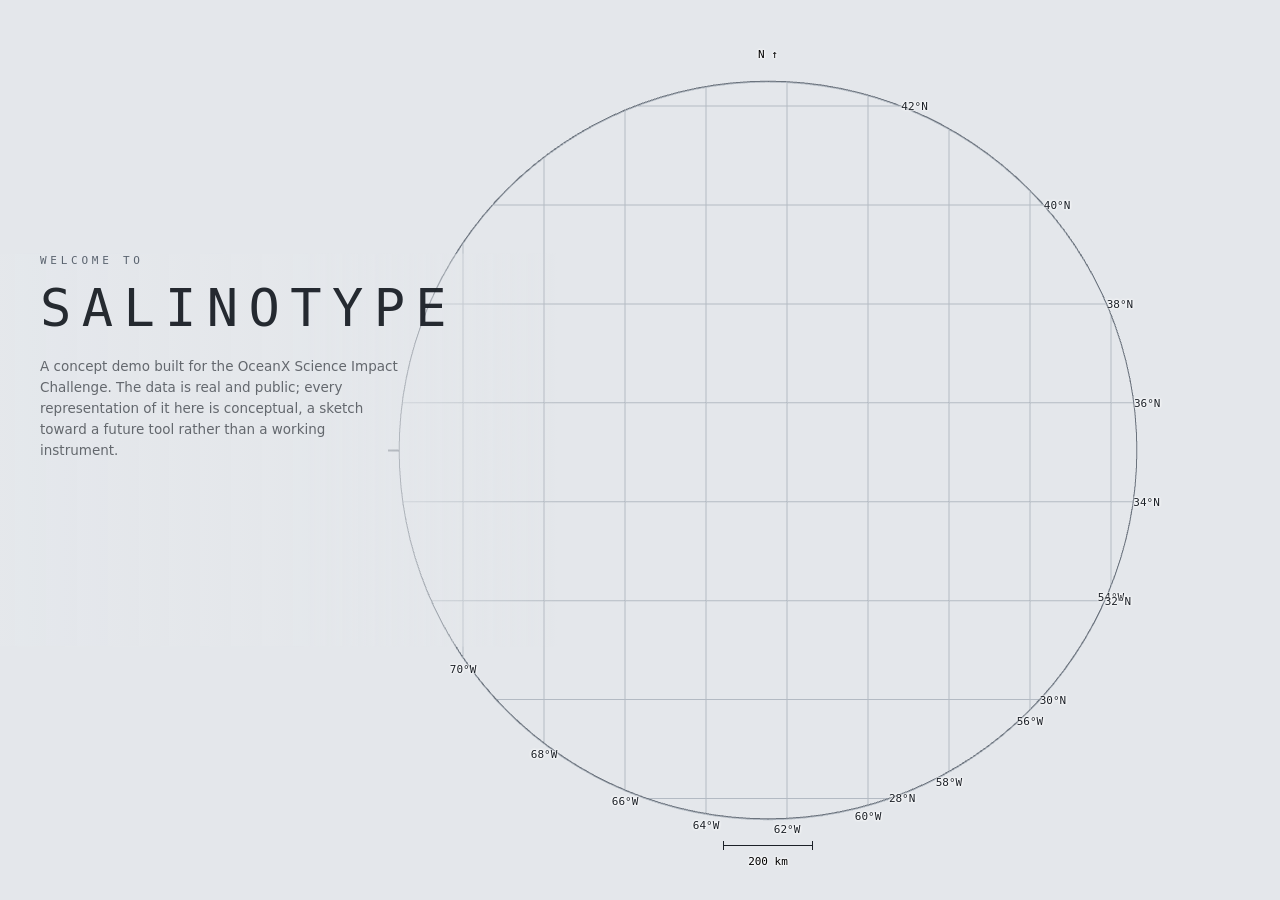
==== commit 223196bf: "deploy: staging -> /staging (1ded4433e49d764d9a883121c333262d86736a0c) tomascorreag/OceanX_challenge" ====
--- a/staging/index.html
+++ b/staging/index.html
@@ -3,7 +3,7 @@
 <head>
 <meta charset="utf-8">
 <meta name="viewport" content="width=device-width, initial-scale=1, viewport-fit=cover">
-<title>Water Column Walkthrough</title>
+<title>Salinotype</title>
 <link rel="stylesheet" href="style.css">
 </head>
 <body class="explain showcase">
@@ -23,7 +23,7 @@
      value is read out of the loaded dataset, never typed in. -->
 <div id="introcard">
   <div class="ic-eyebrow" id="ic-eyebrow">welcome to</div>
-  <h2 class="ic-title" id="ic-title">the water<br>column</h2>
+  <h2 class="ic-title" id="ic-title">Salinotype</h2>
   <p class="ic-about" id="ic-about">A concept demo built for the OceanX Science Impact Challenge. The data is real and public; every representation of it here is conceptual, a sketch toward a future tool rather than a working instrument.</p>
   <div class="ic-rule" id="ic-rule"></div>
   <dl class="ic-log" id="ic-log"></dl>
@@ -43,7 +43,7 @@
 <div id="hud">
 
 <div id="title">
-  <h1>Water column console</h1>
+  <h1>Salinotype</h1>
   <div class="sub">83 Argo profiles &middot; 39 floats &middot; NW Atlantic (Gulf Stream / Sargasso Sea) &middot; June 2023</div>
   <div class="modes" role="tablist">
     <button id="mode-explain" class="on">Explain</button><button id="mode-expert">Expert</button>
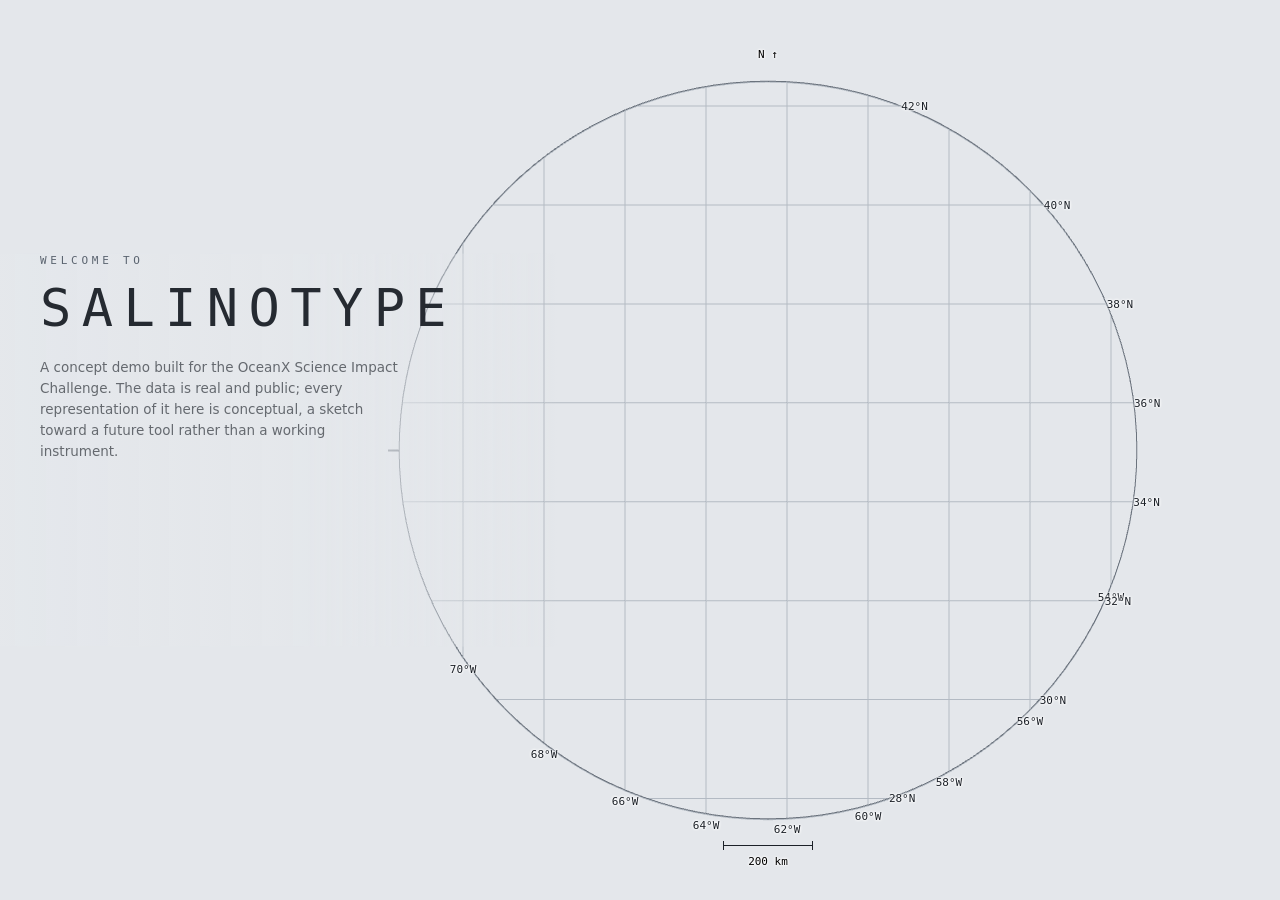
==== commit 6d019713: "deploy: staging -> /staging (12ea20100d5da027dafddec2a85b8db0d545d710) tomascorreag/OceanX_challenge" ====
--- a/staging/index.html
+++ b/staging/index.html
@@ -4,6 +4,12 @@
 <meta charset="utf-8">
 <meta name="viewport" content="width=device-width, initial-scale=1, viewport-fit=cover">
 <title>Salinotype</title>
+<!-- tab icon: the mark is the argument in one glyph — a greyed field with
+     one column of it drawn in full colour, the sigma0 ramp read down the water
+     column (buoyant pale at the surface, dense blue below). Inline as a data URI
+     rather than a file because the artifact and the bundle are one file each; a
+     relative href would break in both. -->
+<link rel="icon" href="data:image/svg+xml,%3Csvg xmlns='http://www.w3.org/2000/svg' viewBox='0 0 32 32'%3E%3Cdefs%3E%3ClinearGradient id='m' x2='0' y2='1'%3E%3Cstop offset='0' stop-color='%23d8dcd6'/%3E%3Cstop offset='.3' stop-color='%23b3c0bf'/%3E%3Cstop offset='.52' stop-color='%2393a5b3'/%3E%3Cstop offset='.72' stop-color='%238791a8'/%3E%3Cstop offset='1' stop-color='%237a8194'/%3E%3C/linearGradient%3E%3ClinearGradient id='v' x2='0' y2='1'%3E%3Cstop offset='0' stop-color='%23ecf7b1'/%3E%3Cstop offset='.3' stop-color='%237fd0bb'/%3E%3Cstop offset='.52' stop-color='%232195c0'/%3E%3Cstop offset='.72' stop-color='%23244a9f'/%3E%3Cstop offset='1' stop-color='%23081d58'/%3E%3C/linearGradient%3E%3C/defs%3E%3Crect width='32' height='32' rx='7' fill='url(%23m)'/%3E%3Crect x='12.5' width='7' height='32' fill='url(%23v)'/%3E%3C/svg%3E">
 <link rel="stylesheet" href="style.css">
 </head>
 <body class="explain showcase">
--- a/staging/style.css
+++ b/staging/style.css
@@ -478,20 +478,28 @@
   #exag-badge, #unc-badge { left: calc(var(--edge-x) + var(--left-w) + var(--gap)); translate: 0 0; }
 }
 
-/* short: the showcase legend moves to the bottom right so the guide, the
-   toggles and the plots have the left column to themselves */
+/* short: the console legend drops its key */
 @media (max-height: 859px) {
-  body.showcase #hud {
-    grid-template-rows: auto minmax(0, 1fr) auto auto;
-    grid-template-areas:
-      "title  top    guide"
-      ".      .      guide"
-      "tour   .      guide"
-      "insets tl     legend";
-  }
-  body.showcase #legend { justify-self: end; }
   #legend .keys { display: none; }
 }
+
+/* The showcase legend moves to the bottom right when the left column runs out
+   of height for it, so the guide, the toggles and the plots keep that column
+   to themselves. Which viewport that is is NOT a height: every panel in the
+   column is sized in rem and the root font-size follows the viewport *width*,
+   so the stack needs ~660 px at 1400 across and ~870 at 2700, and the one
+   constant that used to sit here (859) was right at the wide end and moved
+   the ramp out of a column it still fitted in comfortably everywhere else.
+   `placeLegend()` in app.js measures the column and sets the class. */
+body.showcase.legend-bottom #hud {
+  grid-template-rows: auto minmax(0, 1fr) auto auto;
+  grid-template-areas:
+    "title  top    guide"
+    ".      .      guide"
+    "tour   .      guide"
+    "insets tl     legend";
+}
+body.showcase.legend-bottom #legend { justify-self: end; }
 @media (max-height: 699px) {
   :root { --plot-h: 11.5rem; }
   #insets .hint { display: none; }
